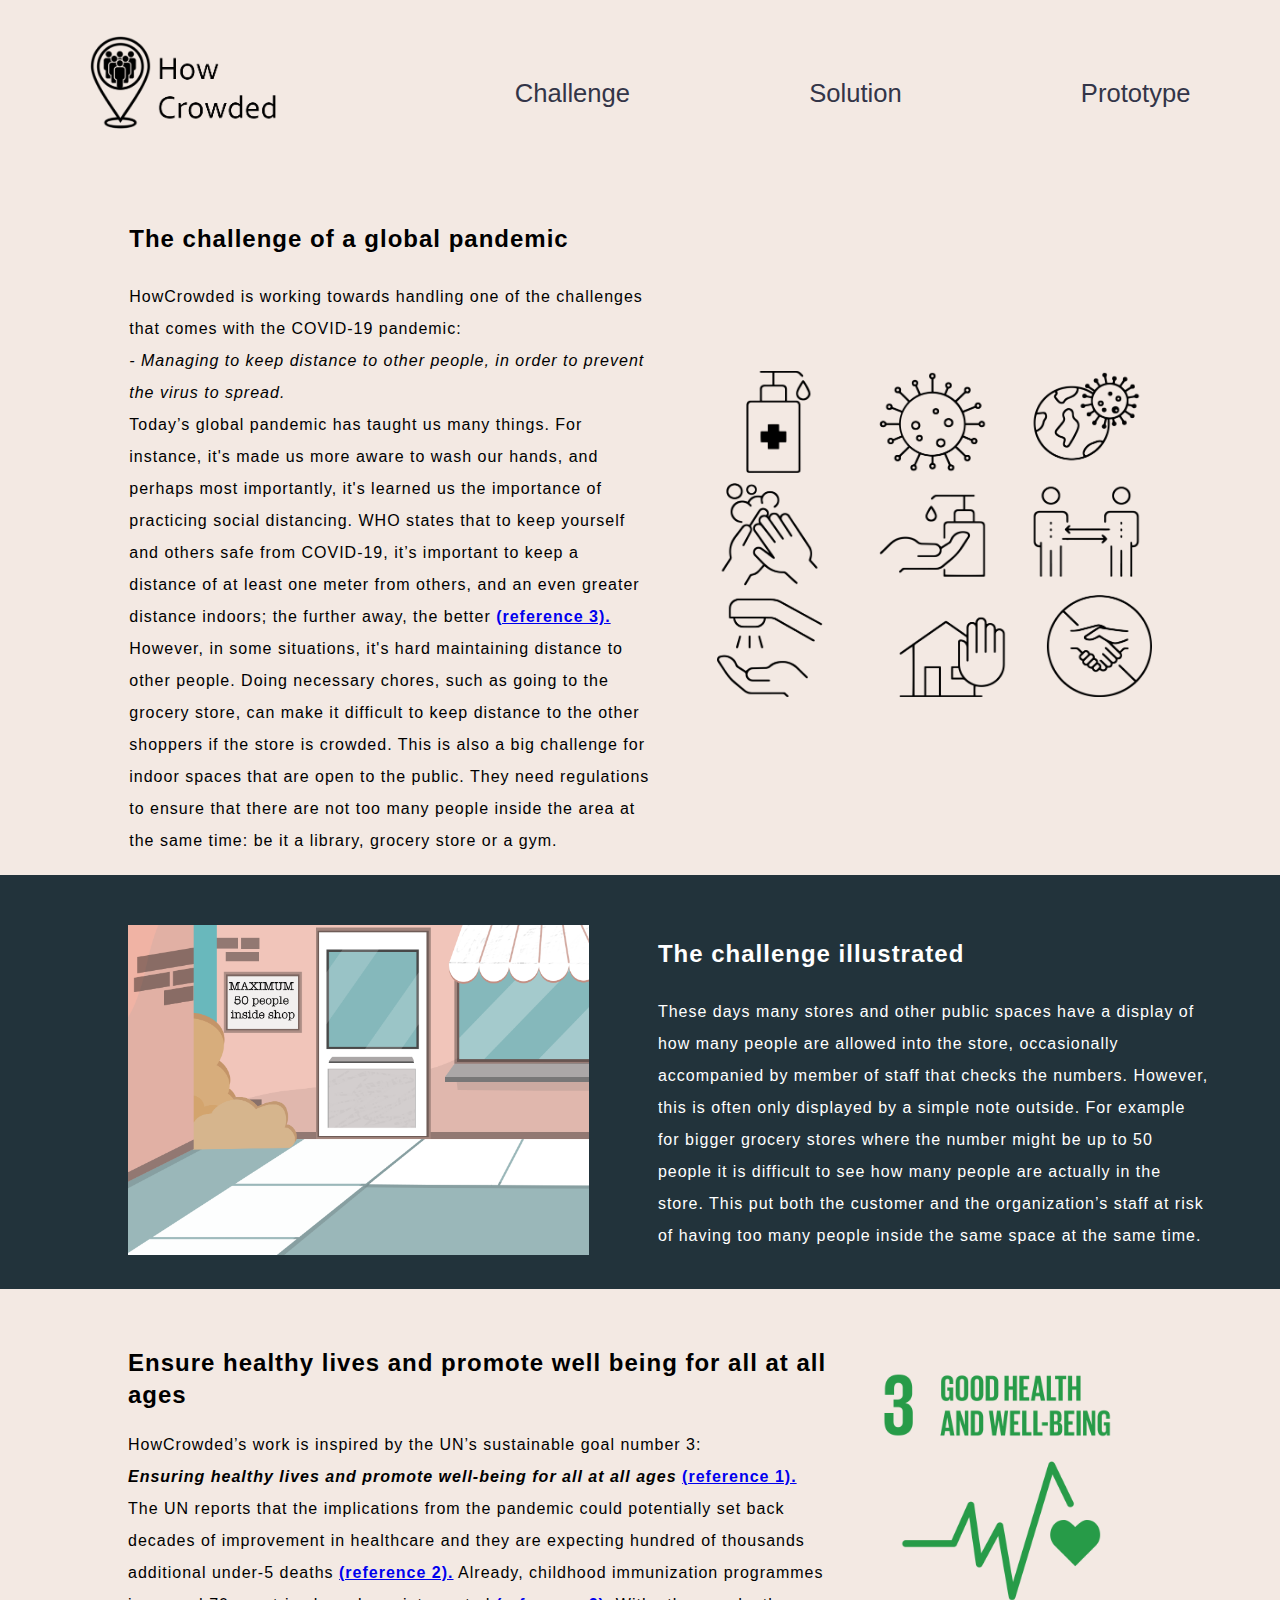
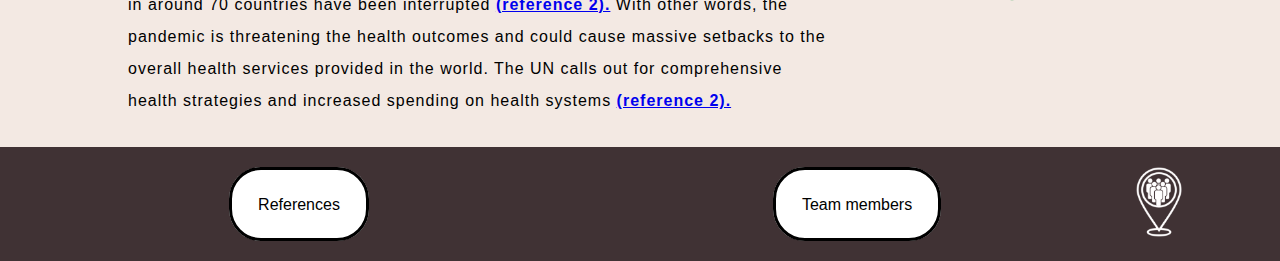
==== problem.html @ 97e19846 "endring" ====
<!DOCTYPE html>
<html lang="en">
<head>
  <title>Problem</title>
  <meta charset="UTF-8">
  <link rel="stylesheet" type="text/css" href="css/style.css">
  <meta name="viewport" content="width=device-width, initial-scale=1.0">
</head>
<body>
  <div class="content">
    <nav id="navbar">
      <a href="index.html"><img src="images\logo.PNG" alt="Logo"></a>
      <a href="problem.html">Challenge</a>
      <a href="solution.html">Solution</a>
      <a href="prototype.html">Prototype</a>
    </nav>
    <div class="main">
      <div class="flex-challenge">
        <div class="flex-challenge-left">
          <h2 class="problem-text">The challenge of a global pandemic</h2>

          <p class="problem-text"> HowCrowded is working towards handling one
            of the challenges that comes with the COVID-19
            pandemic:<br>
            <i>- Managing to keep distance to other people, in
              order to prevent the virus to spread.</i><br>
              Today’s global pandemic has taught us many things.
              For instance, it's made us more aware to wash our hands, and perhaps
              most importantly, it's learned us the importance of practicing social distancing.
              WHO states that to keep yourself and others
              safe from COVID-19, it’s important to keep a distance
              of at least one meter from others, and an even greater
              distance indoors; the further away, the better <a href="resources.html"><b>(reference 3).</b></a>
              However, in some situations, it's hard maintaining
              distance to other people. Doing necessary chores, such
              as going to the grocery store, can make it difficult to keep
              distance to the other shoppers if the store is crowded. This is also a big challenge for
              indoor spaces that are open to the public. They need
              regulations to ensure that there are not too many people
              inside the area at the same time: be it a library, grocery
              store or a gym.</p><br>
            </div>
            <div class="flex-challenge-right">
              <img src="images/distance.png" alt="Measures to prevent Covid-19" width="500" height="auto">
            </div>
          </div>

          <div class="flex-pro darkDiv">
            <div class="flex-leftpro">
              <img src="images/maximum.png" alt="Sign showing how many people are allowed inside a store" width="470" height="auto">
            </div>
            <div class="flex-rightpro">
              <h2 class="problem-text">The challenge illustrated</h2>
              <p class="problem-text">These days many stores and other public spaces have a display
                of how many people are allowed into the store, occasionally
                accompanied by member of staff that checks the numbers.
                However, this is often only displayed by a simple note outside.
                For example for bigger grocery stores where the number might be
                up to 50 people it is difficult to see how many people are actually
                in the store. This put both the customer and the organization’s
                staff at risk of having too many people inside the same space
                at the same time.</p>
              </div>
            </div>
            <div class="problem-text">

                <div class="twoColumns">
                  <div class="twoColumns-left">
                    <h2>Ensure healthy lives and promote well being for all
                      at all ages</h2>
                    <p>HowCrowded’s work is inspired by the UN’s sustainable goal number 3:
                      <br><b><i>Ensuring healthy lives and promote well-being for all at all ages </i><a href="resources.html">(reference 1).</a></b><br>
                      The UN reports that the implications from the pandemic could potentially
                      set back decades of improvement in healthcare and they are expecting hundred
                      of thousands additional under-5 deaths <a href="resources.html"><b>(reference 2).</b></a>
                      Already, childhood immunization programmes in around 70 countries have been
                      interrupted <a href="resources.html"><b>(reference 2).</b></a> With other words, the pandemic is  threatening
                      the health outcomes and could cause massive setbacks to the overall health
                      services provided in the world.
                      The UN calls out for comprehensive health strategies and increased
                      spending on health systems <a href="resources.html"><b>(reference 2).</b></a></p>
                </div>
                <div class="twoColumns-right">
                  <img src="images/goal_3.png" alt="UN Goal number 3" width="300" height="auto">
                  </div>
                </div>
                </div>

              </div>
            </div>
            <footer class="footer">
              <div class="footer-resources">
                <a href="resources.html">References</a>
              </div>
              <div class="footer-team">
                <a href="team.html">Team members</a>
              </div>
                <div class="logo">
                <img src="images/logowhite.png" alt="Logo" height="70" width="auto">
                </div>

            </footer>
          </body>
          </html>
---- css/style.css ----
/*******Alle sider*********/
*{
  font-family: tahoma, sans-serif;
  margin: 0;
  padding: 0;
  box-sizing: border-box;
}

html, body{
  height: 100%;
}

body{
  background-color: #F3E9E3;
  /*z-index: 0;
  display: flex;
  flex-direction: column;*/
}

h1{
  text-align: center;
}

h2 {
  padding: 2vh 0;
}

.content{
  flex: 1 0 auto;
}

.darkDiv{
  background-color: #22333b;
}

/*********Navbar menu ************/

#navbar a{
  color: #333548;
  text-decoration: none;
  font-size: 2vw;
  margin: 1vh 4vw;
  padding: 3vh 3vw;
  height: fit-content;
}

#sources h1{
  font-size: 4em;
  margin: 2vw auto;
  text-align: left;
}

#navbar img{
  max-width: 100%;
}

#navbar{
  display: flex;
  flex-direction: row;
  color: #403234;
  /*background-image: linear-gradient( #F3E9E3 75%, #07beb840);*/
  align-items: center;
  margin-bottom: 1vh;
}

/********Footer*******/

/*#footer{
  color: white;
  background-color: #83453F;
  text-align: center;
  display: flex;
  flex-direction: column;
}

.fContent{
  display: flex;
  flex-direction: row;
  align-items: center;
  margin-bottom: 2vh;
}

.fContent img{
  padding:1vh;
  max-width:4%;
  filter:invert(1);
}

.contributor{
  margin: auto;
  flex: 1 0 30%;
  /*height: 20vh;
}

#contributors{
  flex: 80%;
  display: flex;
  flex-direction: row;
  flex-wrap: wrap;
}

#resources{
  flex: 20%;
  color: white;
}*/

.footer {
  background-color: #403234;
  padding: 20px;
  display: flex;
  flex-direction: row;
  align-items: center;
  margin-top: 30px;
}
.footer-resources {
  flex: 45%;
  text-align: center;
}
.footer-resources a{
  background-color: white;
  color: black;
  padding: 2vw;
  border: 3px solid black;
  border-radius: 2em;
  text-decoration: none;
}
.footer-team {
  flex: 45%;
  text-align: center;
}
.footer-team a{
  background-color: white;
  color: black;
  padding: 2vw;
  border: 3px solid black;
  border-radius: 2em;
  text-decoration: none;
}
.logo {
  flex: 10%;
  align-items: center;
}
.footer a:hover {
  text-decoration: underline;
}



/********Hoved div**********/

.images{
  max-width: 30vw;
  margin: 9vw;
}
/**********Hjem side********/

.section-solution {
  width: 100%;
  background-color: #F3E9E3;
}

.section-challenge {
  width: 100%;
}

.section-container {
  width: 75%;
  margin: auto;
  padding: 5vw;
  display: flex;
  flex-direction: row;
}

.button {
  background-color: #E26D5C;
  border: none;
  color: white;
  padding: 10px 20px;
  text-align: center;
  text-decoration: none;
  font-size: 16px;
  margin: 4px 2px;
  cursor: pointer;
  border-radius: 50px;
}

.section-content {
  flex: 60%;
}

.section-image {
  margin: auto 4vw;
}

.section-challenge .section-content {
  color: white;
}

.section-solution .section-content {
  color: #333548;
}

.primary-heading {
  width: 35vw;
  margin: auto;
  margin-top: -2vw;
  margin-right: 3vw;
  padding: 7vw;
  border-radius: 2em;
  font-size: 4vh;
  font-size:calc(12px + 1.3vw);
  color: #333548;
}

.intro{
  display: flex;
  flex-direction: row;
  margin-bottom: -6vw;
}

.scroll-down {
  text-align: center;
  font-size: 1.2em;
  margin-bottom: 1.6vw;
}

#arrow-down {
  display: flex;
  margin: auto;
  height: 4em;
}

#arrow-down:hover {
  opacity: 80%;
}

#crowd-image {
  height: 19vw;
  box-shadow: 5px 10px 8px #888888;
}

#app-image {
  max-height: 50vh;
  margin-right: 8vw;
  /*box-shadow: 5px 10px 8px #888888;*/
}

#distancing{
  height: 30vw;
  max-width: 40vw;
  width: 900px;
  margin-top: 2vw;
}

#sustainable-goal3{
  position: fixed;
  width: 5.5em;
  margin: 0;
  bottom: 0;
  right: 0;
}
/**********Resources side********/

#resource{
  color: white;
}

#resources{
  margin: 1vh auto;
}

#sources{
  background-color: #333548;
  border-radius: 2em;
  text-align: left;
  width: 70%;
  margin: auto;
  padding: 2vw;
}

#sources *{
  margin: 1vh;
  color: inherit;
}

#cssChange{
  width: 5vw;
  height: 6vh;
}

/********** team side *********/

ul firkant{
  display: block;
  list-style-type: square;
}

/*Problem and solution*/
.problem-text, .solution-text {
  margin-left: 10%;
  margin-right: 10%;
  line-height: 2em;
  letter-spacing: 1px;
}

.twoColumns{
  display: flex;
  flex-direction: row;
}

/*PROBLEM-PAGE*/
.problem-text h2{
  margin-top: 40px;
}
.flex-challenge {
  display: flex;
  flex-direction: row;
  align-items: center;
}
.flex-challenge-left{
  flex: 60%;
  margin-left: 5%;
}
.flex-challenge-right{
  flex: 40%;
  margin-right: 10%;
}
.flex-challenge-right img{
  max-width: 100%;
}
.flex-leftpro img{
  max-width: 100%;
}

.twoColumns {
  display: flex;
  flex-direction: row;
  align-items: center;
}
.twoColumns-left{
  flex: 70%;
  margin-right: 20px;
}
.twoColumns-right{
  flex: 30%;
}
.twoColumns-left img{
  max-width: 100%;
}

.center {
  display: block;
  width: 80%;
  margin-left: auto;
  margin-right: auto;
  padding: 20px 0px 20px 0px;
}
.flex-pro {
  display: flex;
  flex-direction: row;
  align-items: center;
}
.flex-leftpro {
  flex: 40%;
  padding: 30px 0px 30px 0px;
  margin-top: 20px;
  margin-left: 10%;

}
.flex-rightpro {
  flex: 60%;
  margin-bottom: 30px;
  margin-top: 30px;
}
.flex-rightpro p {
  color: white;
}
.flex-rightpro h2 {
  color: white;
}
/*SOLUTION-PAGE*/
.solution-text-white{
  color: white;
  font-family: tahoma, sans-serif;
  line-height: 2em;
  letter-spacing: 1px;
}
.solution-heading{
  color: white;
  font-family: tahoma, sans-serif;
  font-size: 20px;
  line-height: 2em;
  letter-spacing: 1px;
}
/* img{
  max-width: 100%;
} */

.flex-so {
  display: flex;
  flex-direction: row;
  margin-left: 10%;
  margin-right: 10%;
  margin-bottom: 20px;
}
.flex-leftso {
  margin-right: 10px;
  flex: 50%;
  padding: 20px;
  text-align: center;
  border-radius: 2em;
}

.flex-rightso {
  margin-left: 10px;
  flex: 50%;
  padding: 20px;
  text-align: center;
  border-radius: 2em;
}

ul {
  list-style-type: square;
  padding-left: 40px;
}

.topflex-sol{
  display: flex;
  flex-direction: row;
  align-items: center;
}
.topflex-solleft{
  flex: 70%;
  margin-left: 10%;
  margin-top: 30px;
  margin-bottom: 30px;
  margin-right: 20px;
}
.topflex-solright p{
  font-family: georgia, serif;
  font-size: 40px;
  text-align: center;
}
.topflex-solright{
  flex: 30%;
  margin-right: 10%;
  margin-top: 30px;
  margin-bottom: 30px;
}
.topflex-solleft img {
  max-width: 100%;
}


@media screen and (max-width: 800px){
  /*Hjemside*/
  .section-container {
    flex-direction: column;
  }
  .intro {
    flex-direction: column;
    margin-bottom: 0.5vw;
  }
  .primary-heading {
    margin: auto;
  }
  #distancing {
    margin: auto;
  }
  #crowd-image {
    height:25vw;
    width: 40vw;
    margin-top: 50px;
    margin-bottom: 10px;
  }
  #app-image {
    width: 20vw;
    margin-top: 50px;
    margin-bottom: 10px;
  }
  .section-image {
    margin: 0;
  }
  /*PROBLEM-PAGE*/

  .twoColumns {
    flex-direction: column;
  }
  .twoColumns-left img {
    margin-top: 40px;
  }

  .flex-pro {
    flex-direction: column;
  }
  .flex-leftpro {
    display: block;
    margin-left: 10%;
    margin-right: 10%;
    margin-top: 30px;
  }
  .flex-rightpro {

    margin-left: 0;
    margin-bottom: 30px;
  }
/*Solution-page*/
  .flex-so {
    flex-direction: column;
    margin: 0;
  }
  .flex-leftso {
    margin-left: 10%;
    margin-right: 10%;
    margin-bottom: 10px;
  }
  .flex-rightso {
    margin-left: 10%;
    margin-right: 10%;
    margin-top: 10px;
    margin-bottom: 10px;
  }
  .topflex-sol{
    flex-direction: column;
  }
  .topflex-solleft img{
    max-width: 100%;
  }

  /****Hoved****/

}
@media screen and (max-width: 1024px){
  .flex-challenge{
    flex-direction: column;
  }
  .flex-challenge-right{
    margin-left: 10%;
    margin-right: 10%;
    margin-bottom: 30px;
  }
}

/*************PROTYPE-PAGE****************/

main{
  align-items: center;
  text-align: center;
  width: 100%;
  height: auto;
  background: #f3e9e3;
  /*box-shadow: inset 0px 1px 3px rgba(100,100,100,0.5);*/
}
.divices{
  width: 100%;
  max-height: auto;
}
.divices_img{
  height: auto;
  width: 100%;
  padding-top: 2em;
  padding-bottom: 1em;
}
.divices_img img{
  height: auto;
  max-width: 50vw;
  transition: 2s;
}
.divices_txt{
  padding: 0em 6em;
  font-weight: 200;
  font-size: 28px;
  line-height: 1.5em;
}
.prototype{
  height: 35em;
  width: 100%;
  padding: 0.5em;
}
.wrapper_dark{
  color: white;
}

.app_txt h1{
  font-size: 30px;
  margin-top: 5%;
}
.app_txt p{
  text-align: left;
  margin-top: 4%;
  margin-left: 5%;
  margin-right: 5%;
  line-height: 2em;
  letter-spacing: 1px;
}
.wrapper_left{
  float: left;
  width: 50%;
  height: 100%;
  padding: 3em;
}
.wrapper_right{
  float: right;
  width: 50%;
  height: 100%;
  padding: 3em;
}
.app_img{
  height: 100%;
}
.app_img img{
  height: 28em;
  width: auto;
  transition: 2s;
}
.app_img_tablet img{
  height: 45vh;
  width: 35vw;
}

@media screen and (max-width: 800px){
  /*Hjemside*/
  .section-container {
    flex-direction: column;
  }
  .intro {
    flex-direction: column;
    margin-bottom: 0.5vw;
  }
  .primary-heading {
    width: auto;
  }
  #distancing {
    margin: auto;
    min-width: 70vw;
    height: auto;
  }
  #crowd-image {
    height: 20vh;
    min-width: 40vw;
    margin-top: 6vh;
  }
  #app-image {
    width: 60vw;
    margin: 5vh auto;
  }
  .section-image {
    margin: 0;
  }
  /*PROBLEM-PAGE*/

  .flex-challenge{
    flex-direction: column;
  }
  .flex-challenge-right{
    margin-left: 10%;
    margin-right: 10%;
    margin-bottom: 30px;
  }
  .flex-challenge-right img{
    max-width: 100%;
  }
  .flex-leftpro img{
    max-width: 100%;
  }
  .center img{
    max-width: 100%;
  }
  .text-wrap-left, .text-wrap-right{
    float: none;
    display: block;
    margin-left: auto;
    margin-right: auto;
    margin-top: 30px;
    margin-bottom: 30px;
    margin: 10 0 10 0;
  }
  .flex-pro {
    flex-direction: column;
  }
  .flex-leftpro {
    display: block;
    margin-left: 10%;
    margin-right: 10%;
    margin-top: 30px;
  }
  .flex-rightpro {

    margin-left: 0;
    margin-bottom: 30px;
  }
  /*Solution-page*/
  .flex-so {
    flex-direction: column;
    margin: 0;
  }
  .flex-leftso {
    margin-left: 10%;
    margin-right: 10%;
    margin-bottom: 10px;
  }
  .flex-rightso {
    margin-left: 10%;
    margin-right: 10%;
    margin-top: 10px;
    margin-bottom: 10px;
  }
  .topflex-sol{
    flex-direction: column;
  }
  .topflex-solleft img{
    max-width: 100%;
  }

  /****Hoved****/


  /***PROTYPE***/
  main{
    align-items: center;
    text-align: center;
    width: 100%;
    height: auto;
    background: #f3e9e3;
    /*box-shadow: inset 0px 1px 3px rgba(100,100,100,0.5);*/
  }
  .divices{
    width: 100%;
    max-height: auto;
  }
  .divices_img{
    height: auto;
    width: 100%;
    padding-top: 2em;
    padding-bottom: 1em;
  }
  .divices_img img{
    height: auto;
    max-width: 50vw;
  }
  .divices_txt{
    padding: 0em 6em;
    font-weight: 200;
    font-size: 28px;
    line-height: 1.5em;
  }
  .prototype{
    height: 35em;
    width: 100%;
    padding: 0.5em;
  }
  .wrapper_dark{
    color: white;
  }

  .app_txt h1{
    font-size: 30px;
    margin-top: 5%;
  }
  .app_txt p{
    text-align: left;
    margin-top: 4%;
    margin-left: 5%;
    margin-right: 5%;
    line-height: 2em;
    letter-spacing: 1px;
  }
  .wrapper_left{
    float: left;
    width: 50%;
    height: 100%;
    padding: 1em;
  }
  .wrapper_right{
    float: right;
    width: 50%;
    height: 100%;
    padding: 3em;
  }
  .app_img{
    height: 100%;
  }
  .app_img img{
    height: 28em;
    width: auto;
  }
  .app_img_tablet img{
    height: 45vh;
    width: 35vw;
  }
}
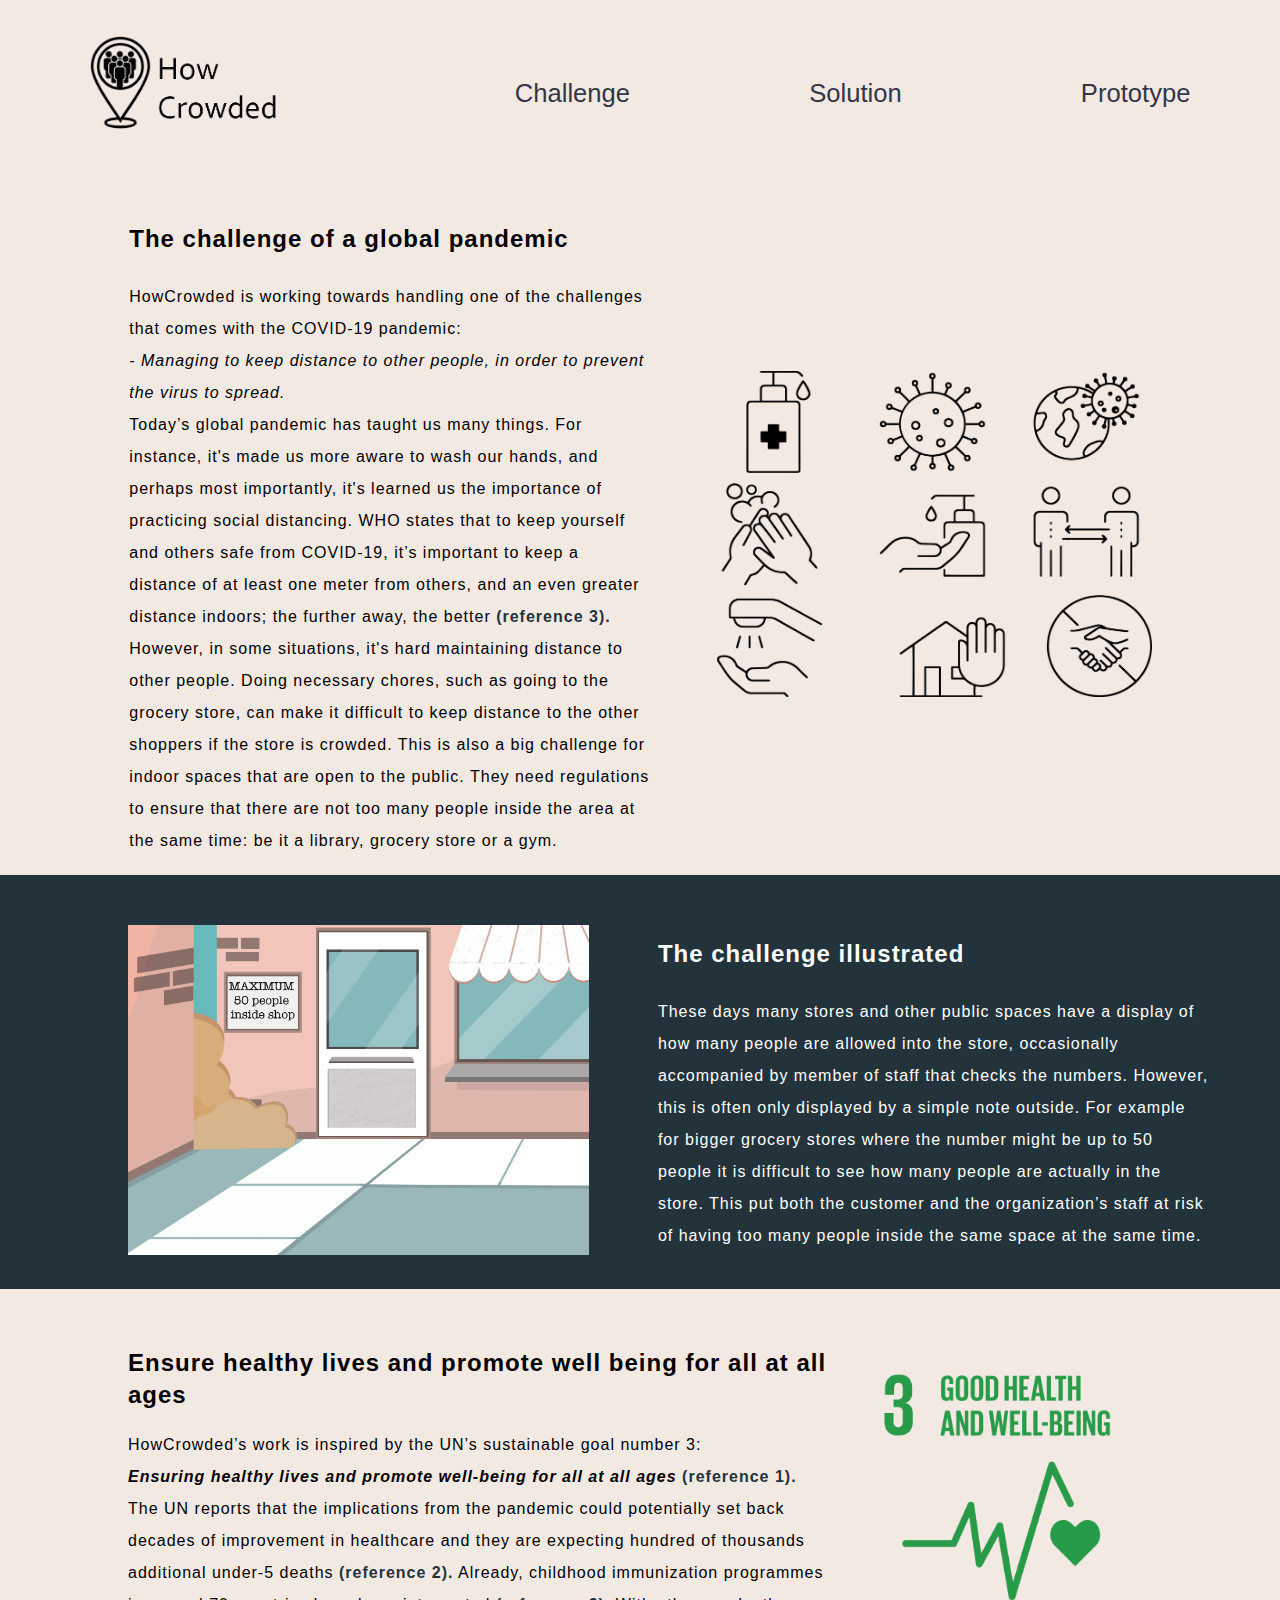
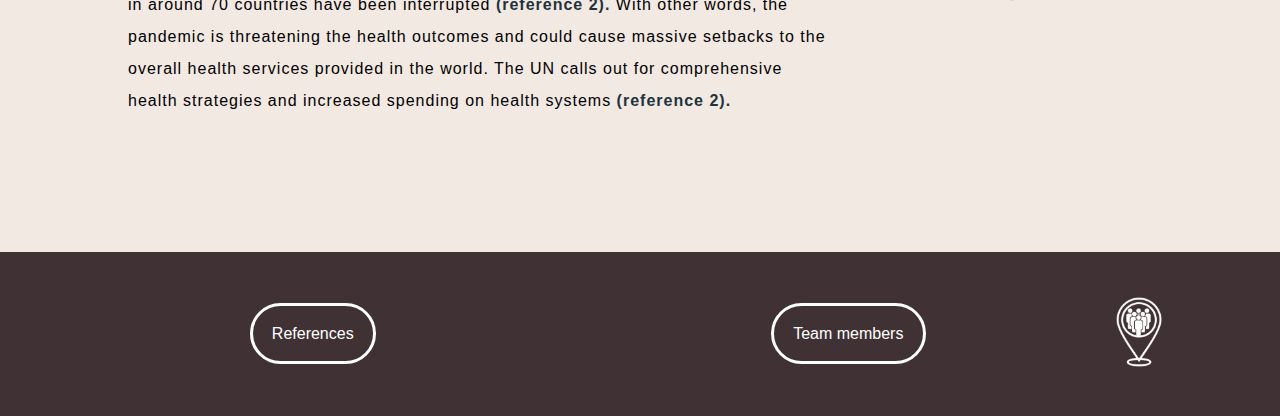
==== commit 2d25dbc8: "Alle sider har mobil navbar" ====
--- a/problem.html
+++ b/problem.html
@@ -5,6 +5,7 @@
   <meta charset="UTF-8">
   <link rel="stylesheet" type="text/css" href="css/style.css">
   <meta name="viewport" content="width=device-width, initial-scale=1.0">
+  <script src="js/script.js" charset="utf-8"></script>
 </head>
 <body>
   <div class="content">
@@ -13,6 +14,22 @@
       <a href="problem.html">Challenge</a>
       <a href="solution.html">Solution</a>
       <a href="prototype.html">Prototype</a>
+    </nav>
+    <nav id="mobile-nav">
+      <a id="mob_logo" href="index.html">
+        <img src="images\logo.PNG" alt="Logo">
+      </a>
+      <label>
+      <div class="mobile-menu">
+        <img src="images/menu.png" alt="show menu">
+        <input id="menu_show" type="checkbox" name="" value="" hidden onchange="moveIntro()">
+        <div class="mob-urls" hidden>
+          <a href="problem.html">Challenge</a>
+          <a href="solution.html">Solution</a>
+          <a href="prototype.html">Prototype</a>
+        </div>
+      </div>
+      </label>
     </nav>
     <div class="main">
       <div class="flex-challenge">
--- a/css/style.css
+++ b/css/style.css
@@ -24,13 +24,17 @@
 h2 {
   padding: 2vh 0;
 }
-
+p {
+  line-height: 2em;
+  letter-spacing: 1px;
+}
 .content{
   flex: 1 0 auto;
 }
 
 .darkDiv{
   background-color: #22333b;
+    color: white
 }
 
 /*********Navbar menu ************/
@@ -45,9 +49,10 @@
 }
 
 #sources h1{
-  font-size: 4em;
+  font-size: 6vw;
+  height: fit-content;
   margin: 2vw auto;
-  text-align: left;
+  text-align: center;
 }
 
 #navbar img{
@@ -63,64 +68,29 @@
   margin-bottom: 1vh;
 }
 
+#mobile-nav{
+  display: none;
+}
+
 /********Footer*******/
-
-/*#footer{
-  color: white;
-  background-color: #83453F;
-  text-align: center;
-  display: flex;
-  flex-direction: column;
-}
-
-.fContent{
-  display: flex;
-  flex-direction: row;
-  align-items: center;
-  margin-bottom: 2vh;
-}
-
-.fContent img{
-  padding:1vh;
-  max-width:4%;
-  filter:invert(1);
-}
-
-.contributor{
-  margin: auto;
-  flex: 1 0 30%;
-  /*height: 20vh;
-}
-
-#contributors{
-  flex: 80%;
-  display: flex;
-  flex-direction: row;
-  flex-wrap: wrap;
-}
-
-#resources{
-  flex: 20%;
-  color: white;
-}*/
 
 .footer {
   background-color: #403234;
-  padding: 20px;
+  padding: 5vh;
   display: flex;
   flex-direction: row;
   align-items: center;
-  margin-top: 30px;
+  margin-top: 15vh;
 }
 .footer-resources {
   flex: 45%;
   text-align: center;
 }
 .footer-resources a{
-  background-color: white;
-  color: black;
-  padding: 2vw;
-  border: 3px solid black;
+  background-color: #403234;
+  color: white;
+  padding: 1.5vw;
+  border: 3px solid white;
   border-radius: 2em;
   text-decoration: none;
 }
@@ -129,10 +99,10 @@
   text-align: center;
 }
 .footer-team a{
-  background-color: white;
-  color: black;
-  padding: 2vw;
-  border: 3px solid black;
+  background-color: #403234;
+  color: white;
+  padding: 1.5vw;
+  border: 3px solid white;
   border-radius: 2em;
   text-decoration: none;
 }
@@ -143,7 +113,20 @@
 .footer a:hover {
   text-decoration: underline;
 }
-
+@media screen and (max-width: 340px){
+  .footer{
+    flex-direction: column;
+  }
+  .footer-resources {
+    margin: 10px;
+  }
+  .footer-team {
+    margin: 10px;
+  }
+  .logo {
+    margin: 10px;
+  }
+}
 
 
 /********Hoved div**********/
@@ -172,7 +155,7 @@
 }
 
 .button {
-  background-color: #E26D5C;
+  background-color: #AD0F3F;
   border: none;
   color: white;
   padding: 10px 20px;
@@ -270,14 +253,17 @@
 }
 
 #sources{
-  background-color: #333548;
+  background-color: #22333b;
   border-radius: 2em;
   text-align: left;
   width: 70%;
   margin: auto;
-  padding: 2vw;
-}
-
+  padding: 4vw;
+}
+
+#sources a:hover {
+  font-weight: bold;
+}
 #sources *{
   margin: 1vh;
   color: inherit;
@@ -378,6 +364,17 @@
 .flex-rightpro h2 {
   color: white;
 }
+.problem-text a:link {
+  color: #22333b;
+  text-decoration: none;
+}
+.problem-text a:visited {
+  color: #22333b;
+  text-decoration: none;
+}
+.problem-text a:hover{
+  text-decoration: underline;
+}
 /*SOLUTION-PAGE*/
 .solution-text-white{
   color: white;
@@ -453,6 +450,13 @@
 
 
 @media screen and (max-width: 800px){
+  #sustainable-goal3{
+    display: none;
+  }
+  /***Footer***/
+  .footer{
+    padding: 3vh 0.5vh;
+  }
   /*Hjemside*/
   .section-container {
     flex-direction: column;
@@ -468,9 +472,6 @@
     margin: auto;
   }
   #crowd-image {
-    height:25vw;
-    width: 40vw;
-    margin-top: 50px;
     margin-bottom: 10px;
   }
   #app-image {
@@ -530,6 +531,62 @@
   /****Hoved****/
 
 }
+
+@media screen and (max-width: 760px){ /**Alt under iPad****/
+  /***Navbar***/
+  #navbar{
+    display: none;
+  }
+
+  #mobile-nav{
+    display: flex;
+    flex-direction: row;
+  }
+
+  #mob_logo{
+    border: none !important;
+    width: 100% !important;
+    font-size: 2em;
+    margin: 1vh 1em;
+  }
+
+  #mobile-nav a{
+    border: solid 1px gainsboro;
+    width: 100vw;
+    font-size: 2em;
+    text-align: center;
+  }
+
+  #mobile-nav img{
+    width: inherit;
+  }
+
+  .mobile-menu{
+    width: 15vw;
+    margin: 4vh 3.5vw;
+    display: flex;
+    flex-direction: column;
+  }
+
+  #menu_show:checked ~ .mob-urls{
+    display: flex;
+    flex-direction: column;
+    position: absolute;
+    left: 0;
+    top: 16vh;
+    background-color: #22333b;
+  }
+
+  #menu_show:checked ~ .mobile-menu{
+    background-color: white;
+  }
+
+  .mob-urls a{
+    text-decoration: none;
+    color: white;
+  }
+}
+
 @media screen and (max-width: 1024px){
   .flex-challenge{
     flex-direction: column;
@@ -541,84 +598,13 @@
   }
 }
 
-/*************PROTYPE-PAGE****************/
-
-main{
-  align-items: center;
-  text-align: center;
-  width: 100%;
-  height: auto;
-  background: #f3e9e3;
-  /*box-shadow: inset 0px 1px 3px rgba(100,100,100,0.5);*/
-}
-.divices{
-  width: 100%;
-  max-height: auto;
-}
-.divices_img{
-  height: auto;
-  width: 100%;
-  padding-top: 2em;
-  padding-bottom: 1em;
-}
-.divices_img img{
-  height: auto;
-  max-width: 50vw;
-  transition: 2s;
-}
-.divices_txt{
-  padding: 0em 6em;
-  font-weight: 200;
-  font-size: 28px;
-  line-height: 1.5em;
-}
-.prototype{
-  height: 35em;
-  width: 100%;
-  padding: 0.5em;
-}
-.wrapper_dark{
-  color: white;
-}
-
-.app_txt h1{
-  font-size: 30px;
-  margin-top: 5%;
-}
-.app_txt p{
-  text-align: left;
-  margin-top: 4%;
-  margin-left: 5%;
-  margin-right: 5%;
-  line-height: 2em;
-  letter-spacing: 1px;
-}
-.wrapper_left{
-  float: left;
-  width: 50%;
-  height: 100%;
-  padding: 3em;
-}
-.wrapper_right{
-  float: right;
-  width: 50%;
-  height: 100%;
-  padding: 3em;
-}
-.app_img{
-  height: 100%;
-}
-.app_img img{
-  height: 28em;
-  width: auto;
-  transition: 2s;
-}
-.app_img_tablet img{
-  height: 45vh;
-  width: 35vw;
-}
-
 @media screen and (max-width: 800px){
+/**Navbar***/
+  #navbar a{
+    padding: 0;
+    font-size: 1.5em;
+  }
+
   /*Hjemside*/
   .section-container {
     flex-direction: column;
@@ -637,12 +623,12 @@
   }
   #crowd-image {
     height: 20vh;
-    min-width: 40vw;
     margin-top: 6vh;
   }
   #app-image {
     width: 60vw;
     margin: 5vh auto;
+    max-height: none;
   }
   .section-image {
     margin: 0;
@@ -666,7 +652,7 @@
   .center img{
     max-width: 100%;
   }
-  .text-wrap-left, .text-wrap-right{
+  /*.text-wrap-left, .text-wrap-right{
     float: none;
     display: block;
     margin-left: auto;
@@ -674,7 +660,7 @@
     margin-top: 30px;
     margin-bottom: 30px;
     margin: 10 0 10 0;
-  }
+  }*/
   .flex-pro {
     flex-direction: column;
   }
@@ -711,81 +697,133 @@
   .topflex-solleft img{
     max-width: 100%;
   }
-
-  /****Hoved****/
-
-
-  /***PROTYPE***/
-  main{
-    align-items: center;
-    text-align: center;
-    width: 100%;
-    height: auto;
-    background: #f3e9e3;
-    /*box-shadow: inset 0px 1px 3px rgba(100,100,100,0.5);*/
-  }
-  .divices{
-    width: 100%;
-    max-height: auto;
-  }
-  .divices_img{
-    height: auto;
-    width: 100%;
-    padding-top: 2em;
-    padding-bottom: 1em;
-  }
+}
+
+/*****PROTYPE-PAGE*******/
+
+main{
+  align-items: center;
+  text-align: center;
+  width: 100%;
+  height: auto;
+  background: #f3e9e3;
+}
+.divices{
+  width: 100%;
+  max-height: auto;
+}
+.divices_img{
+  height: auto;
+  width: 100%;
+  padding-top: 2em;
+  padding-bottom: 1em;
+}
+.divices_img img{
+  height: auto;
+  max-width: 50vw;
+}
+.divices_txt{
+  padding: 0em 6em;
+  font-weight: 200;
+  font-size: 28px;
+  line-height: 1.5em;
+}
+.prototype{
+  height: 32em;
+  width: 100%;
+  padding: 0.5em;
+}
+.app_txt h1{
+  font-size: 30px;
+  margin-top: 15%;
+}
+.app_txt p{
+  text-align: left;
+  margin: 4% 10% 0% 10%;
+  line-height: 2em;
+  letter-spacing: 1px;
+}
+.wrapper_left{
+  float: left;
+  width: 50%;
+  height: 100%;
+}
+.wrapper_right{
+  float: right;
+  width: 50%;
+  height: 100%;
+}
+.app_img{
+  height: 100%;
+}
+.app_img img{
+  height: 28em;
+  width: auto;
+}
+.app_img .tablet_img{
+  margin-top: 3em;
+  height: 20em;
+  width: auto;
+}
+
+
+/*******Resoinsive-Prototype-Page**********/
+@media screen and (max-width: 800px){
   .divices_img img{
     height: auto;
-    max-width: 50vw;
+    max-width: 320px;
   }
   .divices_txt{
-    padding: 0em 6em;
-    font-weight: 200;
-    font-size: 28px;
-    line-height: 1.5em;
+    padding: 0em 2em;
+    font-weight: 100;
+    font-size: 20px;
+    line-height: 1.2em;
   }
   .prototype{
-    height: 35em;
+    height: auto;
+  }
+  .app_txt{
     width: 100%;
-    padding: 0.5em;
-  }
-  .wrapper_dark{
-    color: white;
-  }
-
+    height: 100%;
+  }
   .app_txt h1{
-    font-size: 30px;
+    font-size: 25px;
     margin-top: 5%;
   }
   .app_txt p{
     text-align: left;
-    margin-top: 4%;
-    margin-left: 5%;
-    margin-right: 5%;
-    line-height: 2em;
-    letter-spacing: 1px;
+    margin-top: 1%;
+    margin-left:  1%;
+    margin-right: 1%;
   }
   .wrapper_left{
-    float: left;
-    width: 50%;
-    height: 100%;
+    float: none;
+    height: 50%;
     padding: 1em;
   }
   .wrapper_right{
-    float: right;
-    width: 50%;
-    height: 100%;
-    padding: 3em;
+    float: none;
+    height: 50%;
+    padding: 1em;
   }
   .app_img{
     height: 100%;
+    width: 100%;
   }
   .app_img img{
-    height: 28em;
+    height: 22em;
     width: auto;
   }
-  .app_img_tablet img{
-    height: 45vh;
-    width: 35vw;
-  }
-}
+  .app_img .tablet_img{
+    margin-top: 1em;
+    height: 100%;
+    width: 100%;
+  }
+}
+@media screen and (min-width: 425px)and (max-width: 800px){
+    .app_img .tablet_img{
+        margin-top: 0.1em;
+        height: 20em;
+        width: auto;
+    }
+}
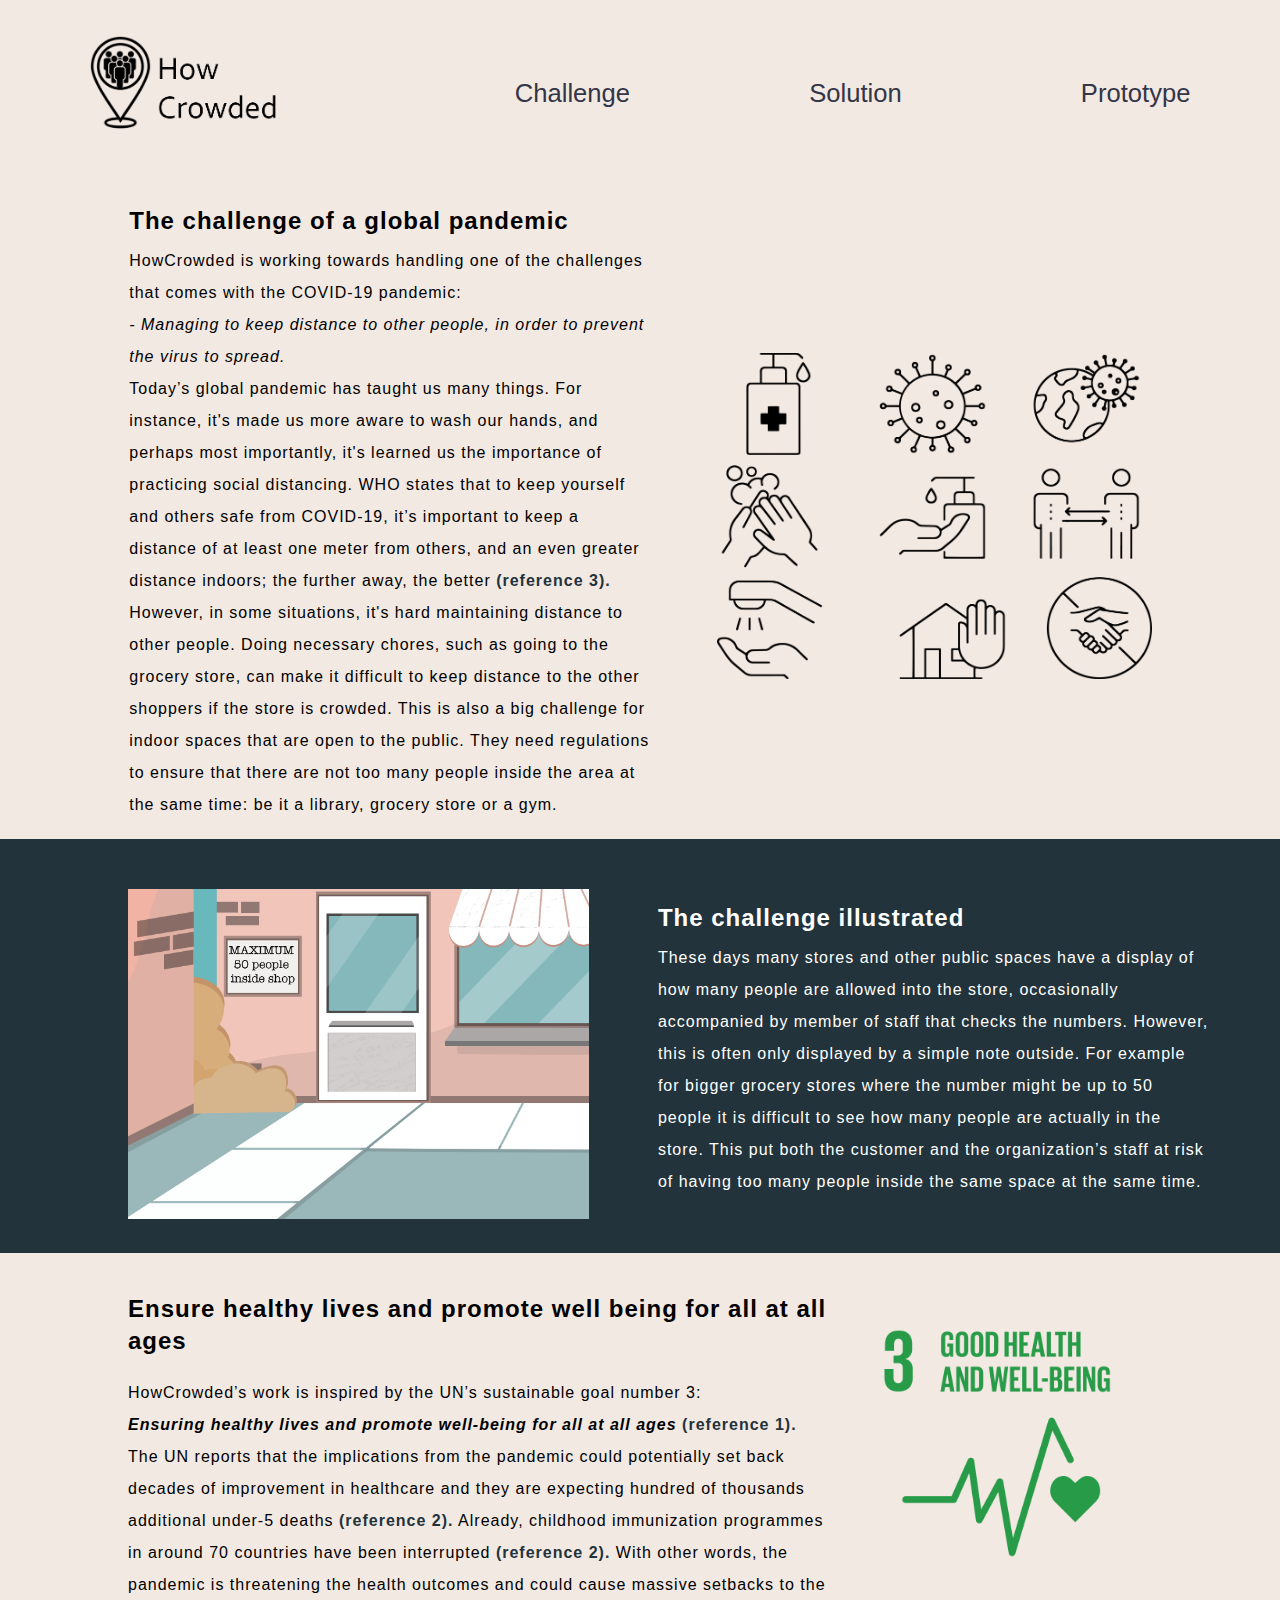
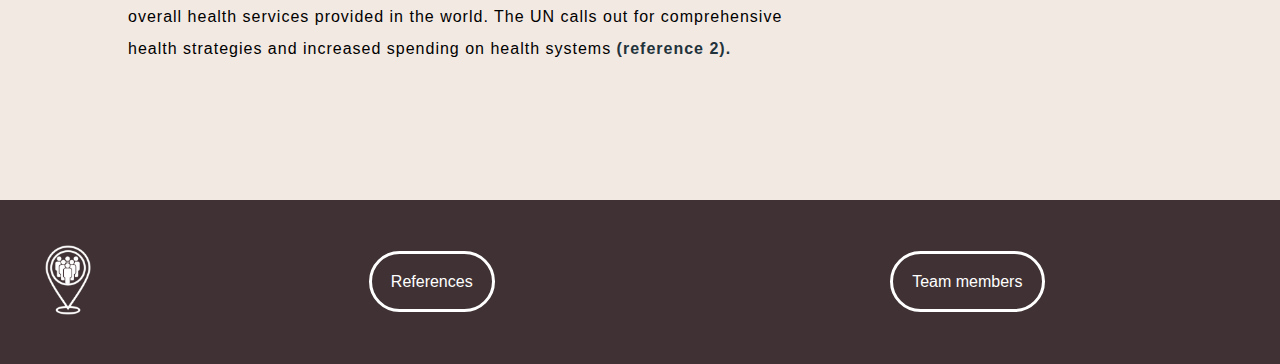
==== commit 8c63b449: "Litt endret footer" ====
--- a/problem.html
+++ b/problem.html
@@ -106,16 +106,15 @@
               </div>
             </div>
             <footer class="footer">
+              <div class="logo">
+                <img src="images/logowhite.png" alt="Logo" height="70" width="auto">
+              </div>
               <div class="footer-resources">
                 <a href="resources.html">References</a>
               </div>
               <div class="footer-team">
                 <a href="team.html">Team members</a>
               </div>
-                <div class="logo">
-                <img src="images/logowhite.png" alt="Logo" height="70" width="auto">
-                </div>
-
             </footer>
           </body>
           </html>
--- a/css/style.css
+++ b/css/style.css
@@ -12,22 +12,16 @@
 
 body{
   background-color: #F3E9E3;
-  /*z-index: 0;
-  display: flex;
-  flex-direction: column;*/
 }
 
 h1{
   text-align: center;
 }
 
-h2 {
+/*h2 {
   padding: 2vh 0;
-}
-p {
-  line-height: 2em;
-  letter-spacing: 1px;
-}
+}*/
+
 .content{
   flex: 1 0 auto;
 }
@@ -48,6 +42,10 @@
   height: fit-content;
 }
 
+#navbar a:hover{
+  text-decoration: underline;
+}
+
 #sources h1{
   font-size: 6vw;
   height: fit-content;
@@ -81,6 +79,10 @@
   flex-direction: row;
   align-items: center;
   margin-top: 15vh;
+}
+
+.footer div{
+  margin: auto;
 }
 .footer-resources {
   flex: 45%;
@@ -107,6 +109,7 @@
   text-decoration: none;
 }
 .logo {
+  margin-left: 1em;
   flex: 10%;
   align-items: center;
 }
@@ -166,9 +169,14 @@
   cursor: pointer;
   border-radius: 50px;
 }
+.section-container a:hover{
+  text-decoration: underline;
+}
 
 .section-content {
   flex: 60%;
+  line-height: 2em;
+  letter-spacing: 1px;
 }
 
 .section-image {
@@ -230,7 +238,7 @@
 
 #distancing{
   height: 30vw;
-  max-width: 40vw;
+  max-width: 50vw;
   width: 900px;
   margin-top: 2vw;
 }
@@ -297,6 +305,7 @@
 /*PROBLEM-PAGE*/
 .problem-text h2{
   margin-top: 40px;
+  margin-bottom: 20px;
 }
 .flex-challenge {
   display: flex;
@@ -389,9 +398,9 @@
   line-height: 2em;
   letter-spacing: 1px;
 }
-/* img{
-  max-width: 100%;
-} */
+.solution-text h2{
+  margin-bottom: 20px;
+}
 
 .flex-so {
   display: flex;
@@ -626,11 +635,12 @@
     margin-top: 6vh;
   }
   #app-image {
-    width: 60vw;
+    width: 60%;
     margin: 5vh auto;
     max-height: none;
   }
   .section-image {
+    text-align: center;
     margin: 0;
   }
   /*PROBLEM-PAGE*/
@@ -771,7 +781,7 @@
 @media screen and (max-width: 800px){
   .divices_img img{
     height: auto;
-    max-width: 320px;
+    max-width: 100%;
   }
   .divices_txt{
     padding: 0em 2em;
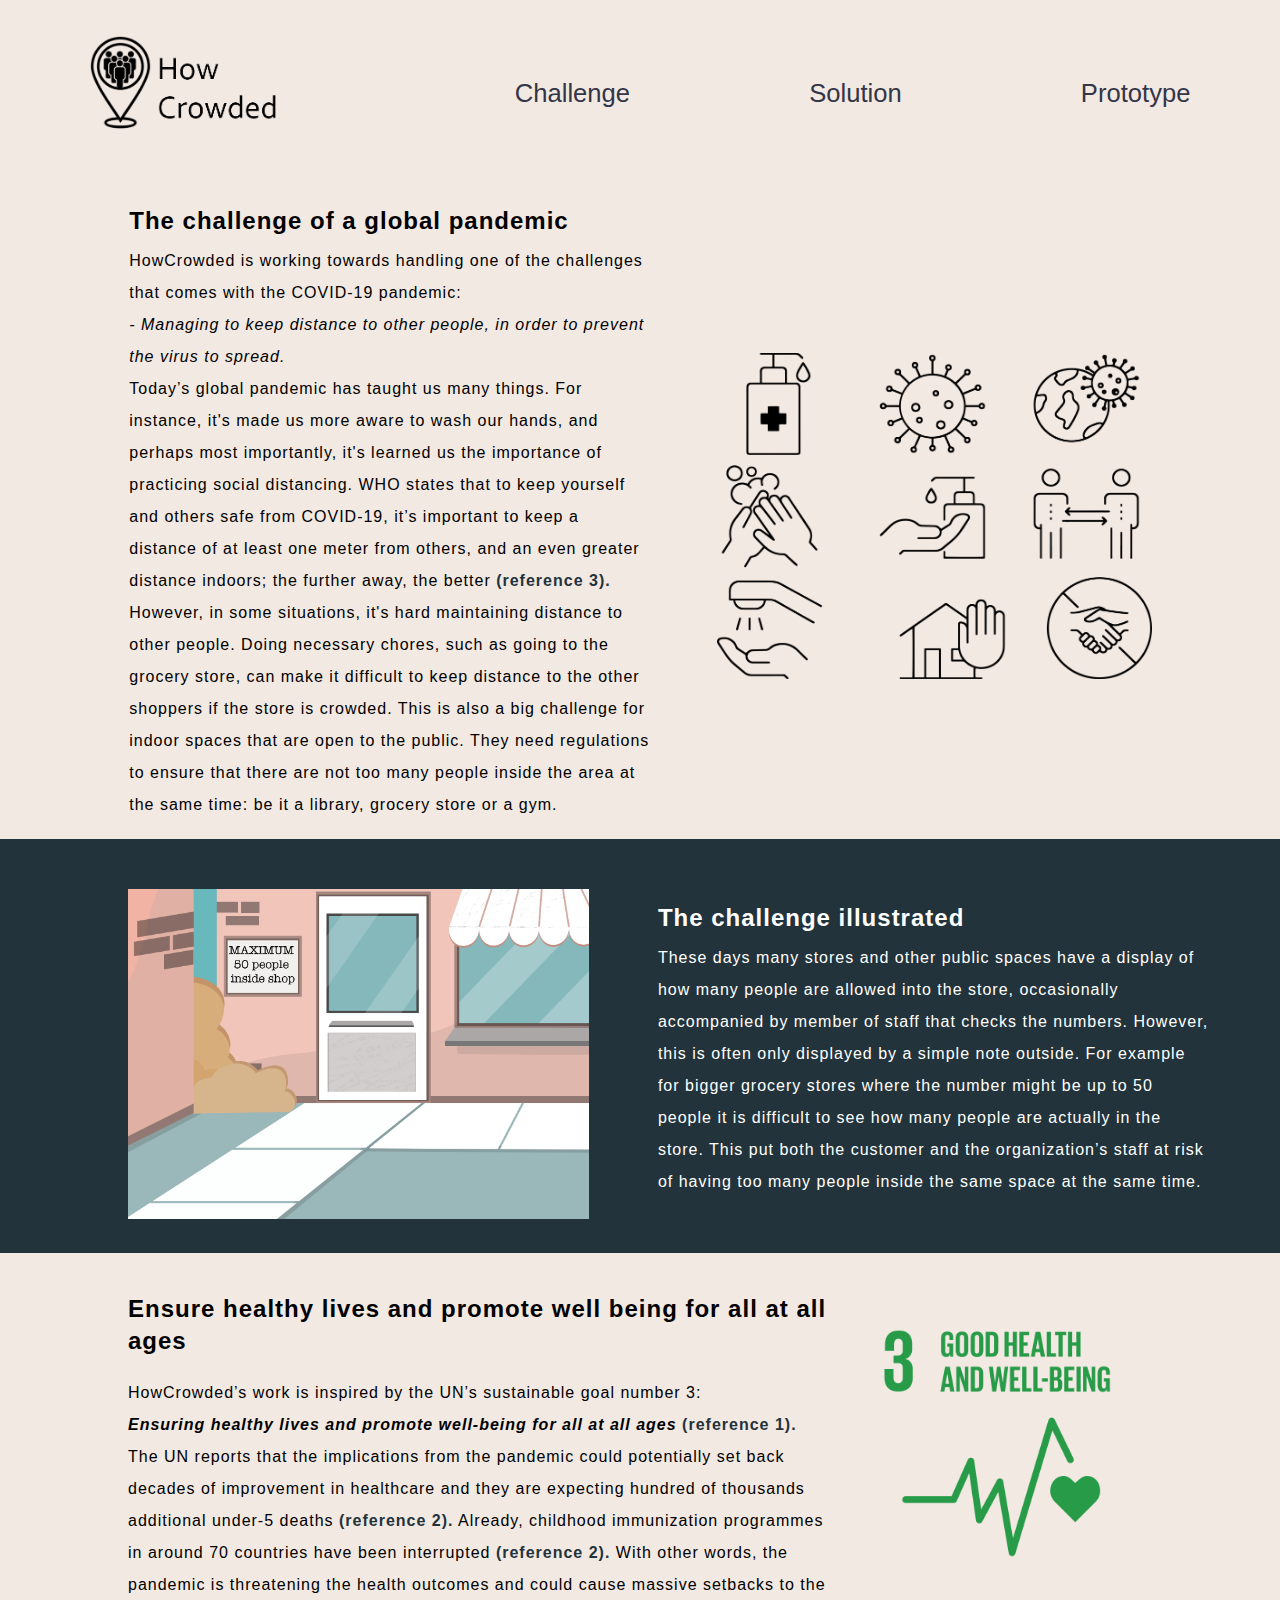
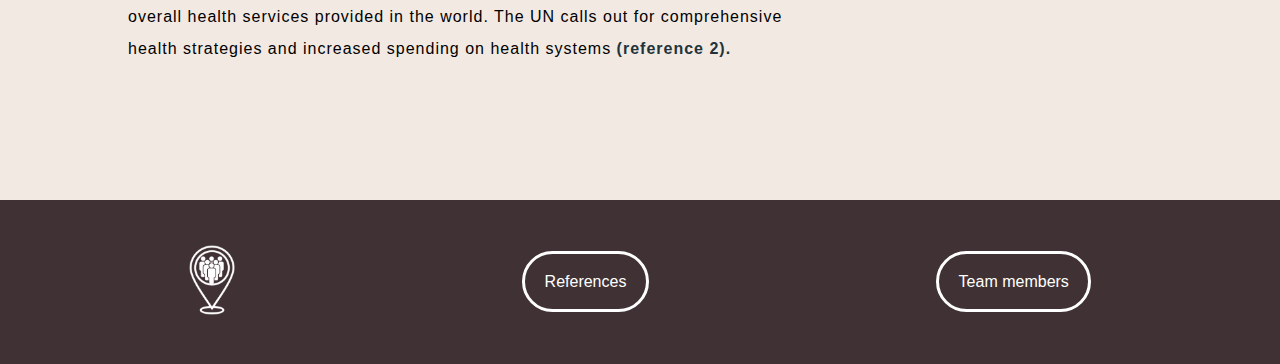
==== commit 582a8075: "forslag til footer" ====
--- a/problem.html
+++ b/problem.html
@@ -107,7 +107,7 @@
             </div>
             <footer class="footer">
               <div class="logo">
-                <img src="images/logowhite.png" alt="Logo" height="70" width="auto">
+                <a href="index.html"><img src="images/logowhite.png" alt="Logo" height="70" width="auto"></a>
               </div>
               <div class="footer-resources">
                 <a href="resources.html">References</a>
--- a/css/style.css
+++ b/css/style.css
@@ -85,7 +85,6 @@
   margin: auto;
 }
 .footer-resources {
-  flex: 45%;
   text-align: center;
 }
 .footer-resources a{
@@ -97,7 +96,6 @@
   text-decoration: none;
 }
 .footer-team {
-  flex: 45%;
   text-align: center;
 }
 .footer-team a{
@@ -110,7 +108,6 @@
 }
 .logo {
   margin-left: 1em;
-  flex: 10%;
   align-items: center;
 }
 .footer a:hover {
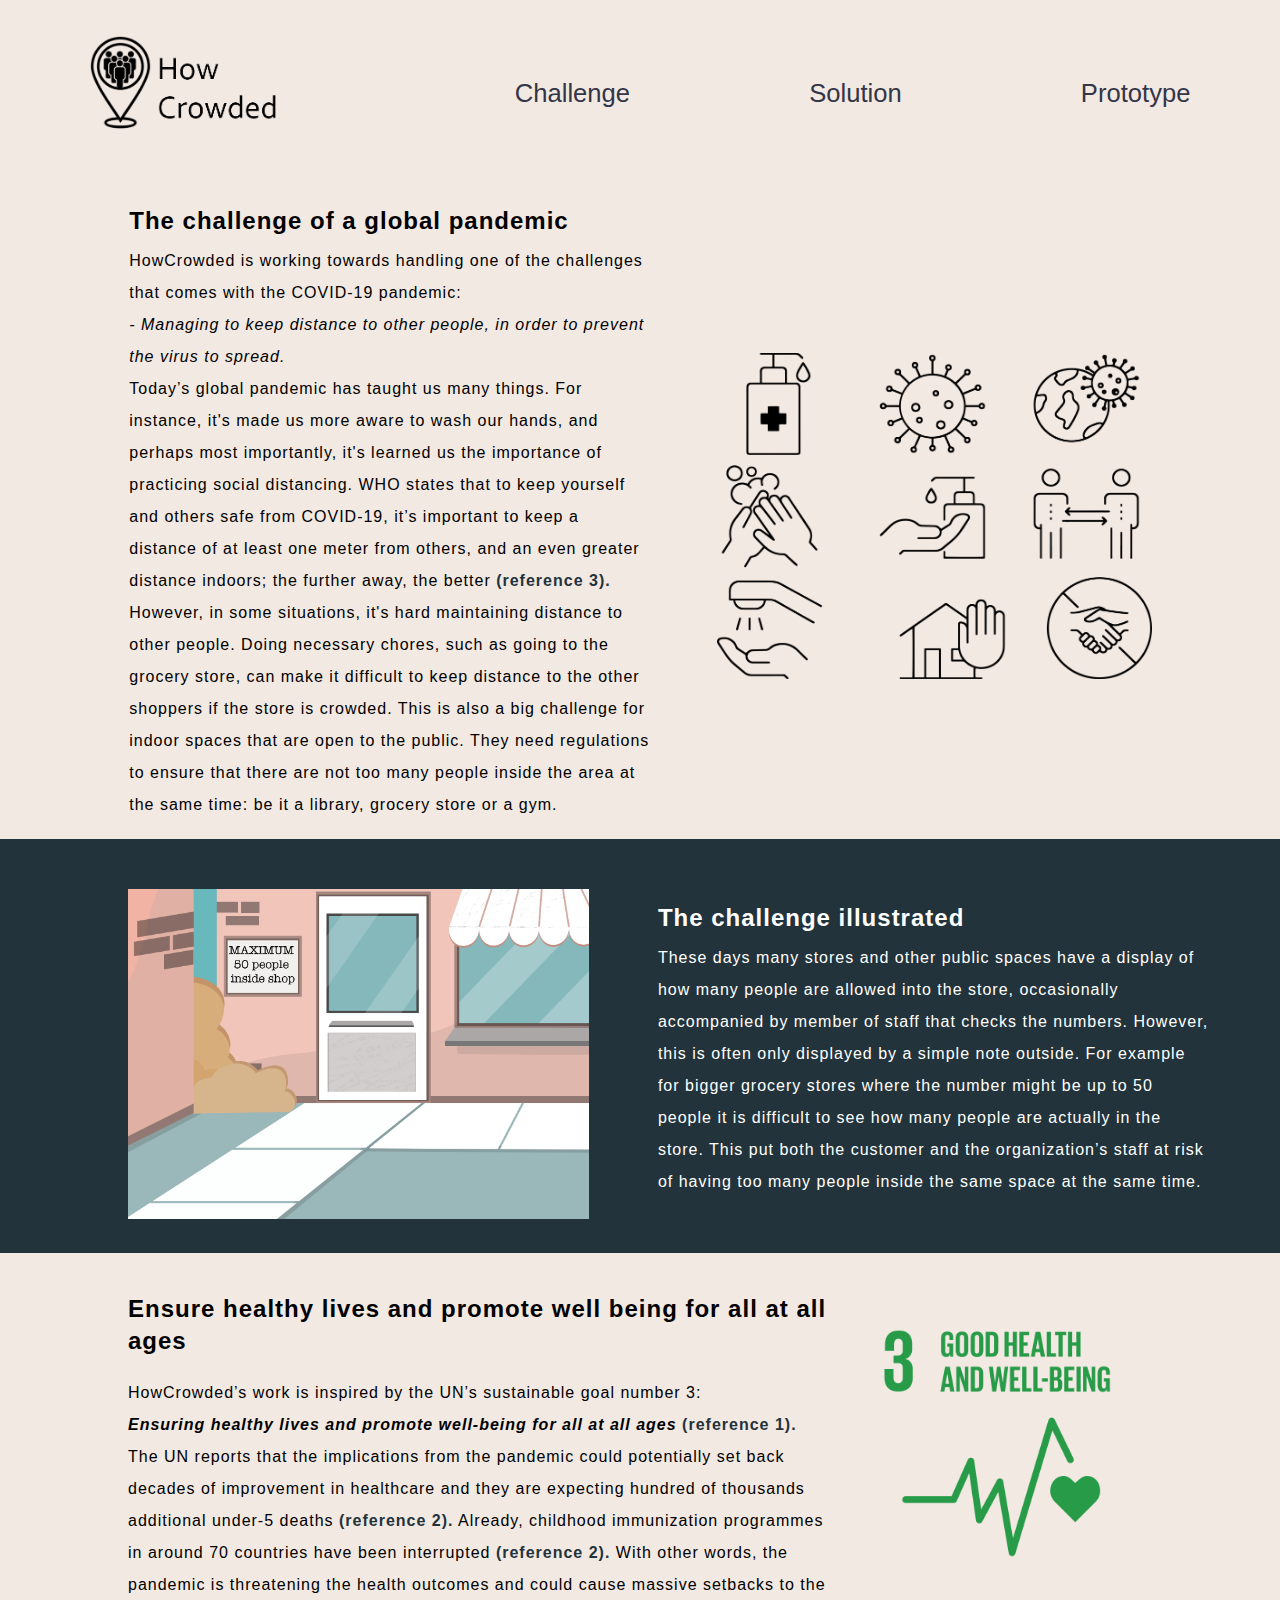
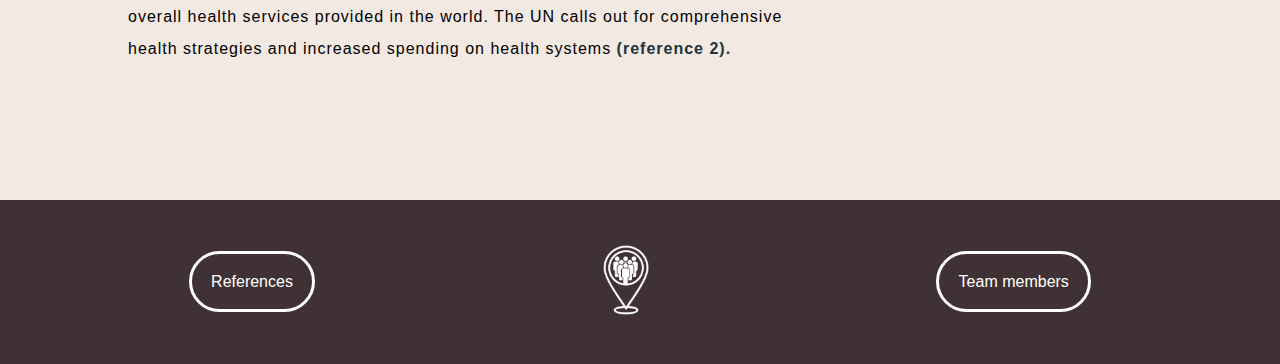
==== commit a4c4d869: "." ====
--- a/problem.html
+++ b/problem.html
@@ -106,11 +106,11 @@
               </div>
             </div>
             <footer class="footer">
+              <div class="footer-resources">
+                <a href="resources.html">References</a>
+              </div>
               <div class="logo">
                 <a href="index.html"><img src="images/logowhite.png" alt="Logo" height="70" width="auto"></a>
-              </div>
-              <div class="footer-resources">
-                <a href="resources.html">References</a>
               </div>
               <div class="footer-team">
                 <a href="team.html">Team members</a>
--- a/css/style.css
+++ b/css/style.css
@@ -8,6 +8,7 @@
 
 html, body{
   height: 100%;
+  scroll-behavior: smooth;
 }
 
 body{
@@ -117,15 +118,10 @@
   .footer{
     flex-direction: column;
   }
-  .footer-resources {
-    margin: 10px;
-  }
-  .footer-team {
-    margin: 10px;
-  }
-  .logo {
-    margin: 10px;
-  }
+  .footer div{
+    margin-bottom: 20px;
+  }
+
 }
 
 
@@ -775,7 +771,7 @@
 
 
 /*******Resoinsive-Prototype-Page**********/
-@media screen and (max-width: 800px){
+@media screen and (max-width: 1000px){
   .divices_img img{
     height: auto;
     max-width: 100%;
@@ -827,7 +823,7 @@
     width: 100%;
   }
 }
-@media screen and (min-width: 425px)and (max-width: 800px){
+@media screen and (min-width: 425px)and (max-width: 1000px){
     .app_img .tablet_img{
         margin-top: 0.1em;
         height: 20em;
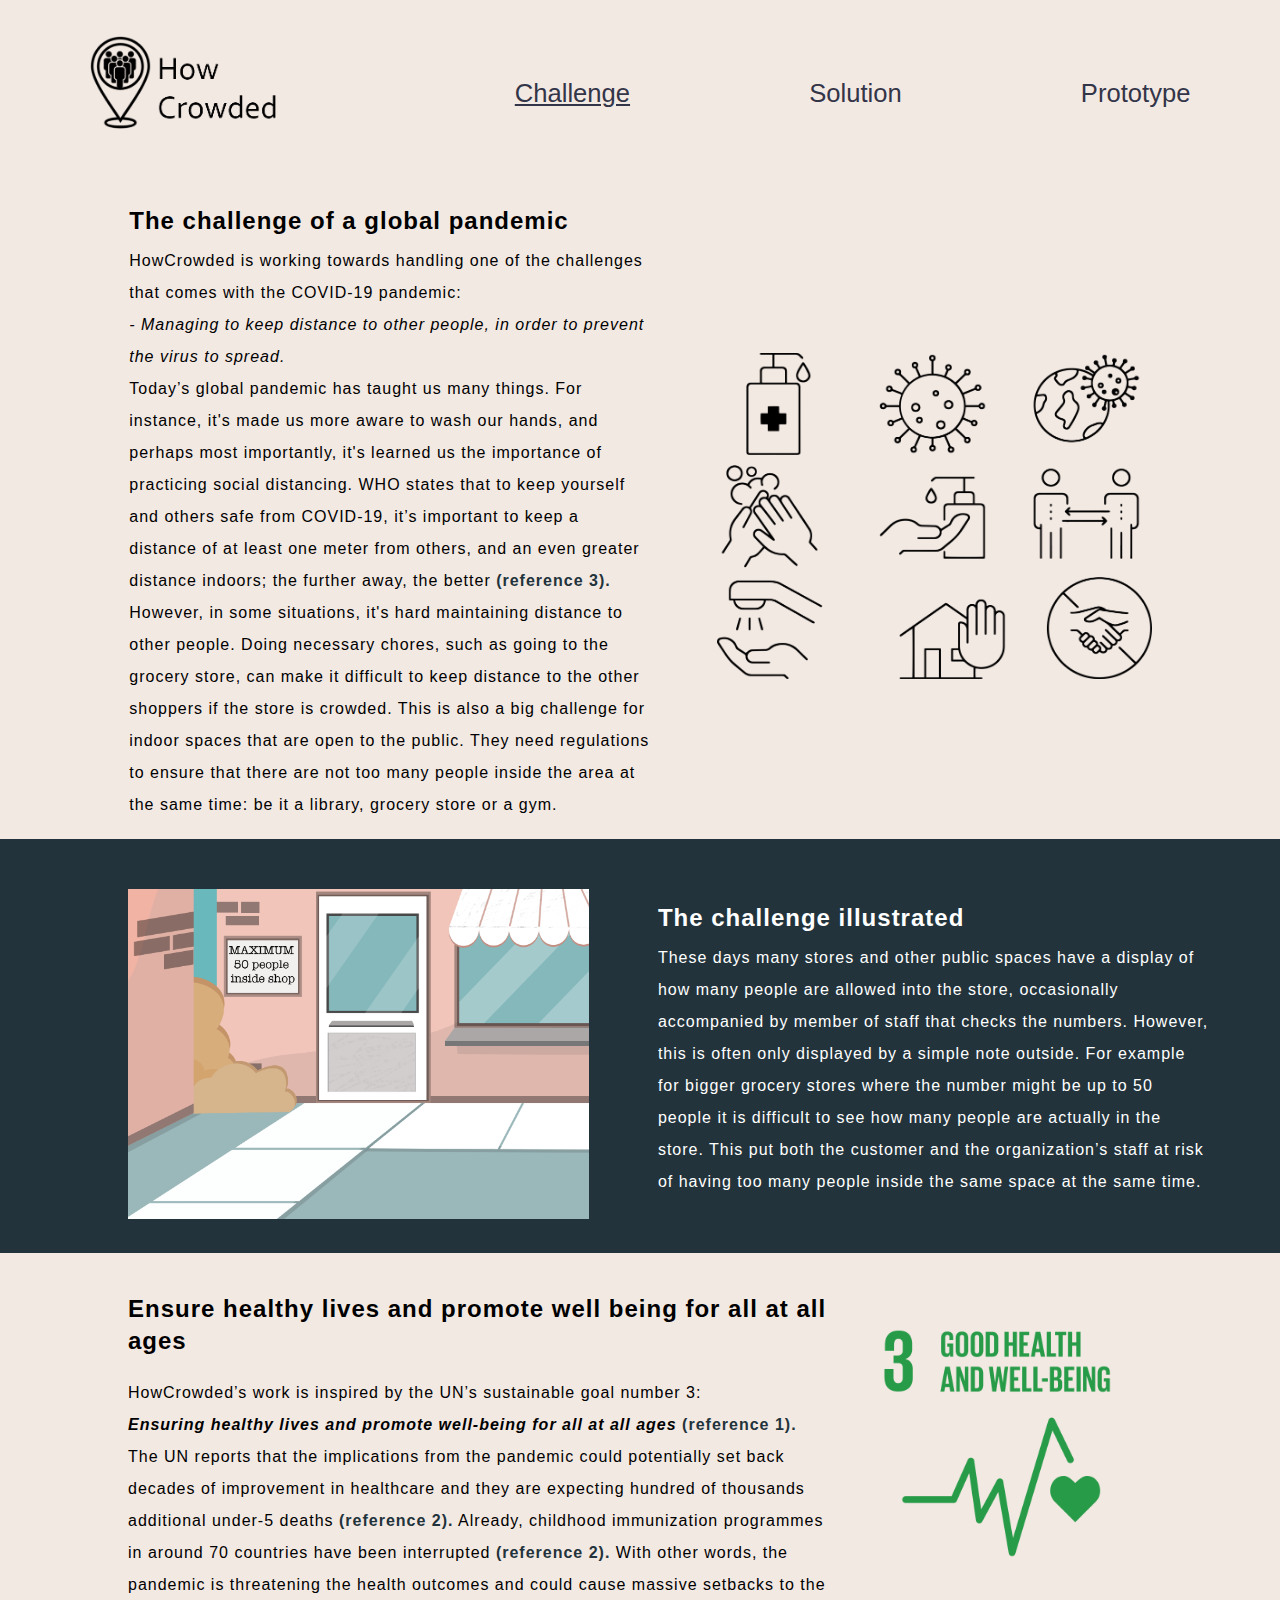
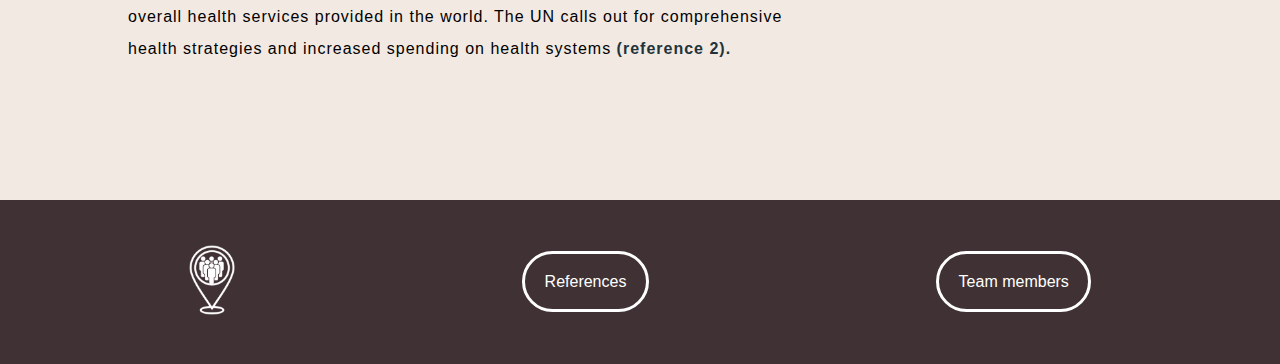
==== commit c7a1034f: "active navbar" ====
--- a/problem.html
+++ b/problem.html
@@ -11,7 +11,7 @@
   <div class="content">
     <nav id="navbar">
       <a href="index.html"><img src="images\logo.PNG" alt="Logo"></a>
-      <a href="problem.html">Challenge</a>
+      <a class="active" href="problem.html">Challenge</a>
       <a href="solution.html">Solution</a>
       <a href="prototype.html">Prototype</a>
     </nav>
@@ -106,11 +106,11 @@
               </div>
             </div>
             <footer class="footer">
+              <div class="logo">
+                <a href="index.html"><img src="images/logowhite.png" alt="Logo" height="70" width="auto"></a>
+              </div>
               <div class="footer-resources">
                 <a href="resources.html">References</a>
-              </div>
-              <div class="logo">
-                <a href="index.html"><img src="images/logowhite.png" alt="Logo" height="70" width="auto"></a>
               </div>
               <div class="footer-team">
                 <a href="team.html">Team members</a>
--- a/css/style.css
+++ b/css/style.css
@@ -8,7 +8,6 @@
 
 html, body{
   height: 100%;
-  scroll-behavior: smooth;
 }
 
 body{
@@ -46,6 +45,10 @@
 #navbar a:hover{
   text-decoration: underline;
 }
+#navbar .active {
+  text-decoration: underline;
+}
+
 
 #sources h1{
   font-size: 6vw;
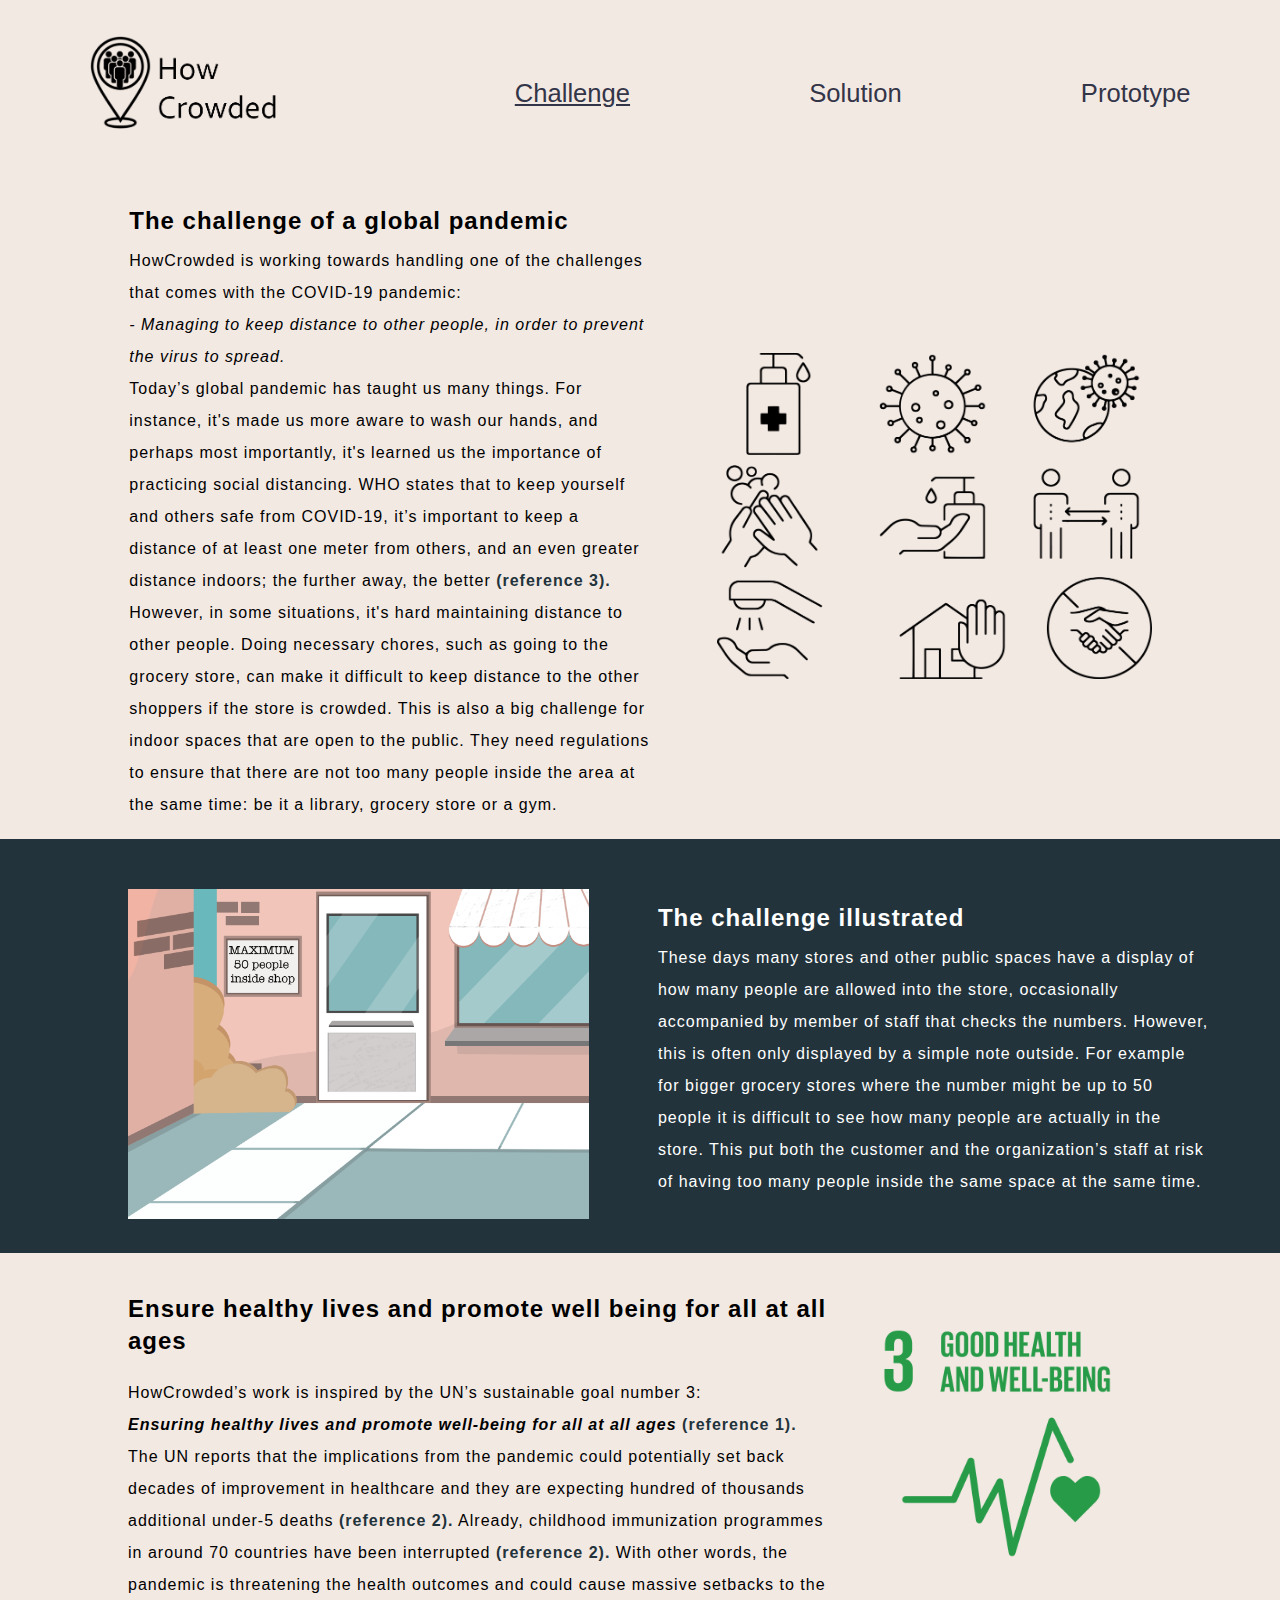
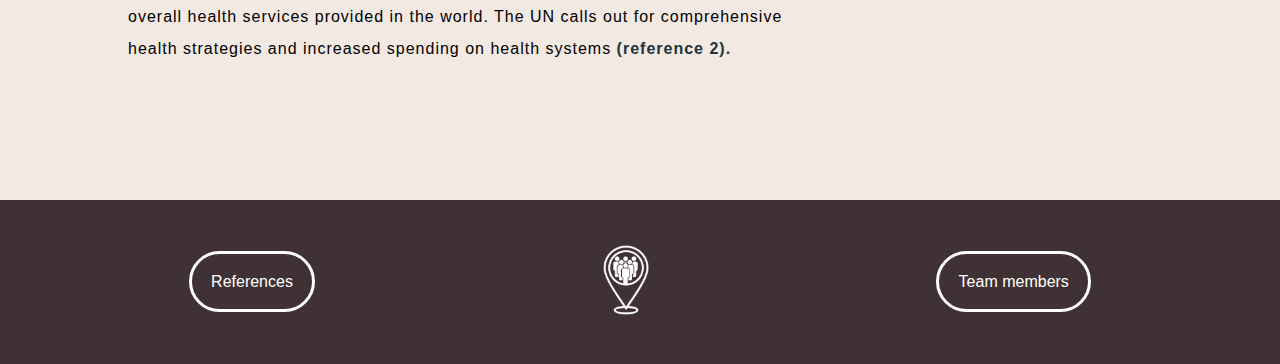
==== commit f0cad231: "Merge branch 'main' of https://github.com/olebaba/final_project_h20 into main" ====
--- a/problem.html
+++ b/problem.html
@@ -106,11 +106,11 @@
               </div>
             </div>
             <footer class="footer">
+              <div class="footer-resources">
+                <a href="resources.html">References</a>
+              </div>
               <div class="logo">
                 <a href="index.html"><img src="images/logowhite.png" alt="Logo" height="70" width="auto"></a>
-              </div>
-              <div class="footer-resources">
-                <a href="resources.html">References</a>
               </div>
               <div class="footer-team">
                 <a href="team.html">Team members</a>
--- a/css/style.css
+++ b/css/style.css
@@ -8,6 +8,7 @@
 
 html, body{
   height: 100%;
+  scroll-behavior: smooth;
 }
 
 body{
@@ -438,6 +439,13 @@
   margin-bottom: 30px;
   margin-right: 20px;
 }
+.topflex-solleft2{
+  flex: 70%;
+  margin-top: 30px;
+  margin-bottom: 30px;
+  margin-right: auto;
+  margin-left: auto;
+}
 .topflex-solright p{
   font-family: georgia, serif;
   font-size: 40px;
@@ -532,7 +540,10 @@
   .topflex-solleft img{
     max-width: 100%;
   }
-
+  .topflex-solleft2 img{
+    max-width: 100%;
+    margin-left: auto;
+    margin-right: auto;
   /****Hoved****/
 
 }
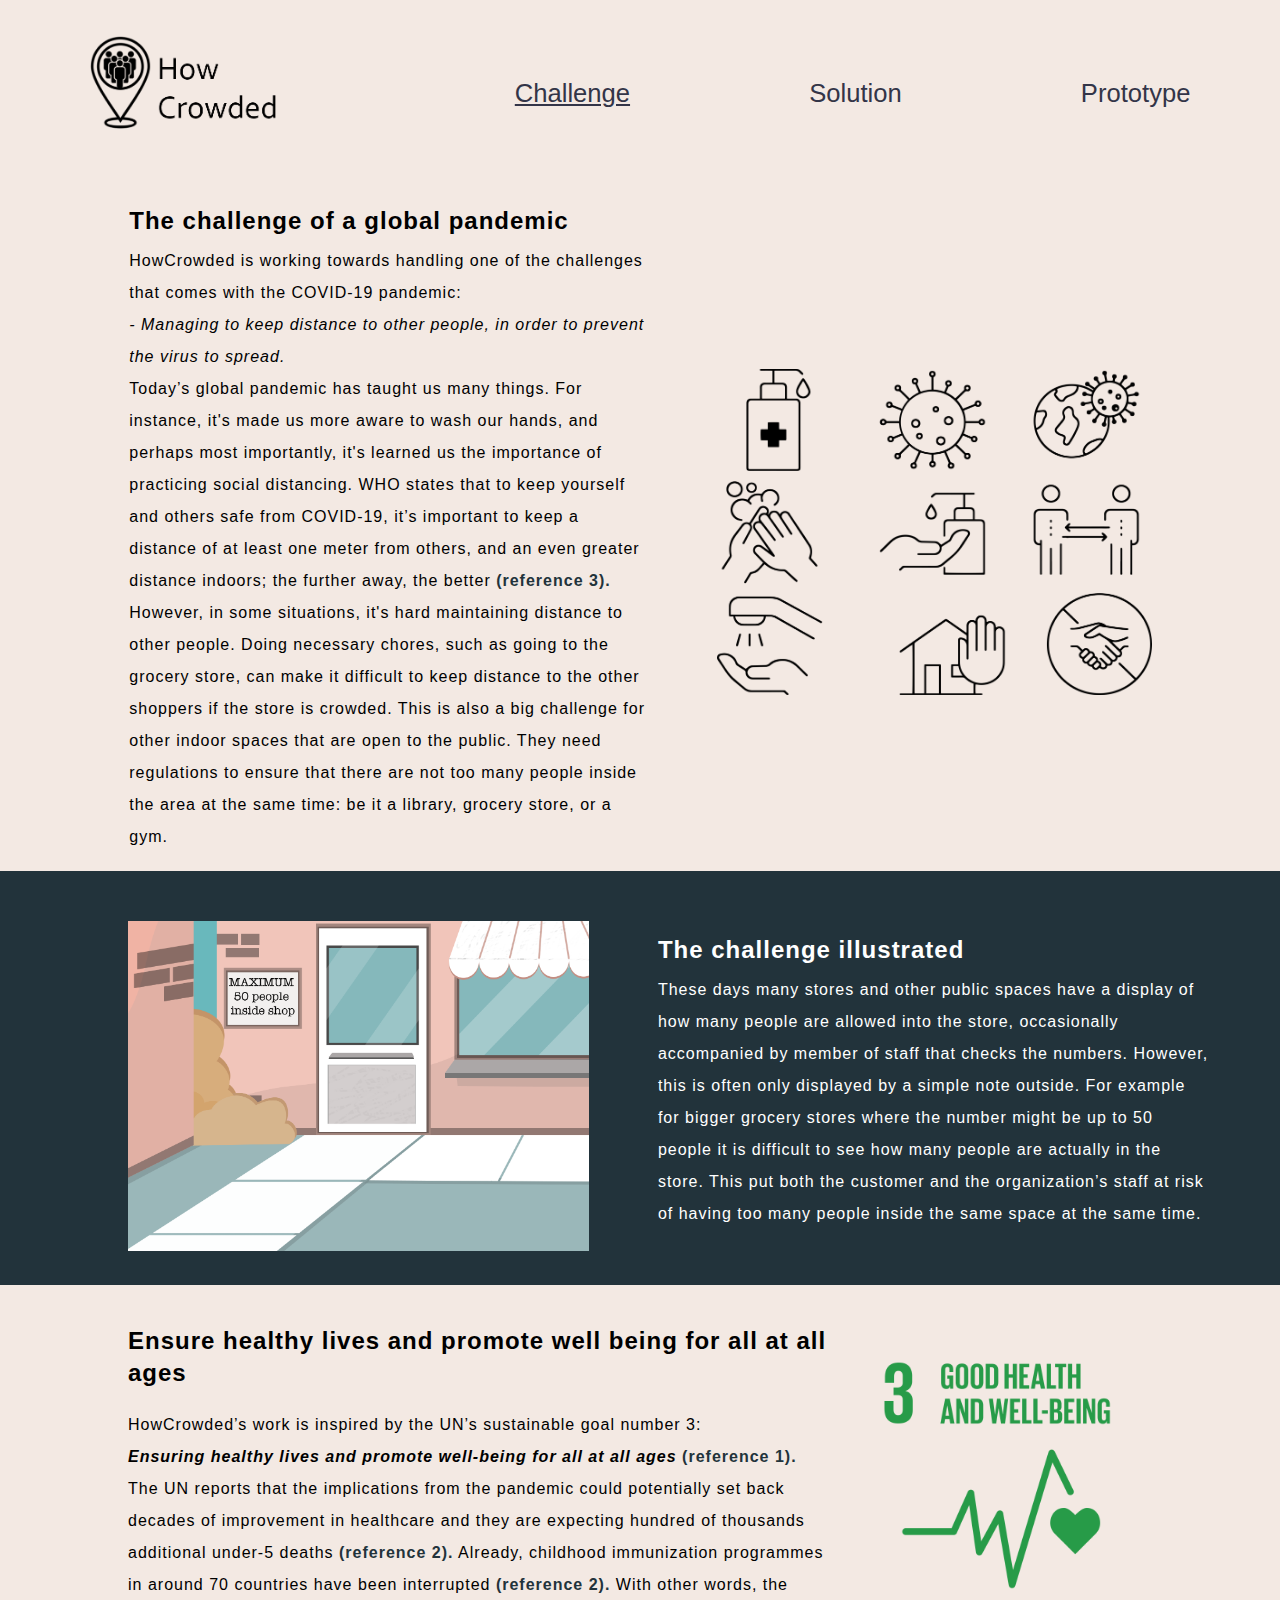
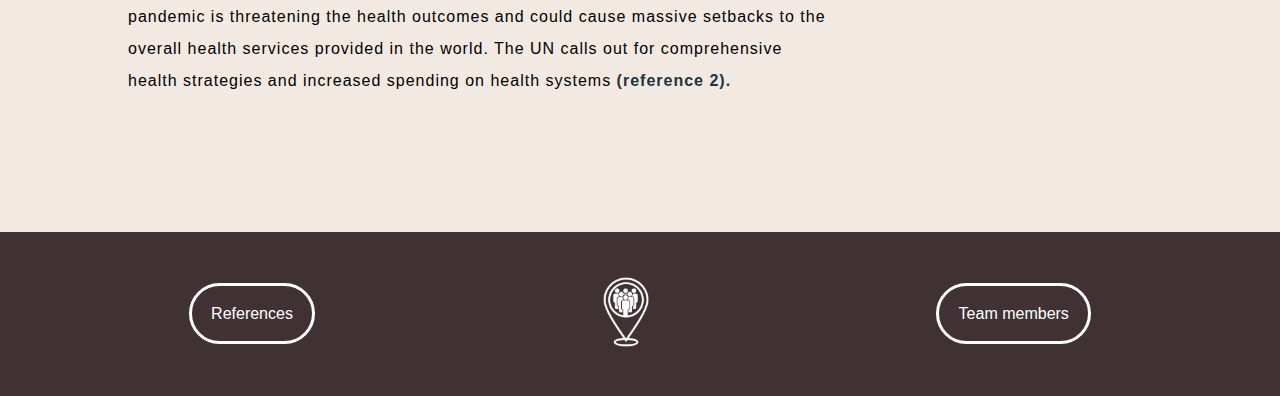
==== commit a9de8e99: "veldig finpuss på teksten" ====
--- a/problem.html
+++ b/problem.html
@@ -52,10 +52,10 @@
               distance to other people. Doing necessary chores, such
               as going to the grocery store, can make it difficult to keep
               distance to the other shoppers if the store is crowded. This is also a big challenge for
-              indoor spaces that are open to the public. They need
+              other indoor spaces that are open to the public. They need
               regulations to ensure that there are not too many people
               inside the area at the same time: be it a library, grocery
-              store or a gym.</p><br>
+              store, or a gym.</p><br>
             </div>
             <div class="flex-challenge-right">
               <img src="images/distance.png" alt="Measures to prevent Covid-19" width="500" height="auto">
--- a/css/style.css
+++ b/css/style.css
@@ -116,6 +116,9 @@
   align-items: center;
 }
 .footer a:hover {
+  text-decoration: underline;
+}
+.footer .active{
   text-decoration: underline;
 }
 @media screen and (max-width: 340px){
@@ -439,13 +442,7 @@
   margin-bottom: 30px;
   margin-right: 20px;
 }
-.topflex-solleft2{
-  flex: 70%;
-  margin-top: 30px;
-  margin-bottom: 30px;
-  margin-right: auto;
-  margin-left: auto;
-}
+
 .topflex-solright p{
   font-family: georgia, serif;
   font-size: 40px;
@@ -540,10 +537,6 @@
   .topflex-solleft img{
     max-width: 100%;
   }
-  .topflex-solleft2 img{
-    max-width: 100%;
-    margin-left: auto;
-    margin-right: auto;
   /****Hoved****/
 
 }
